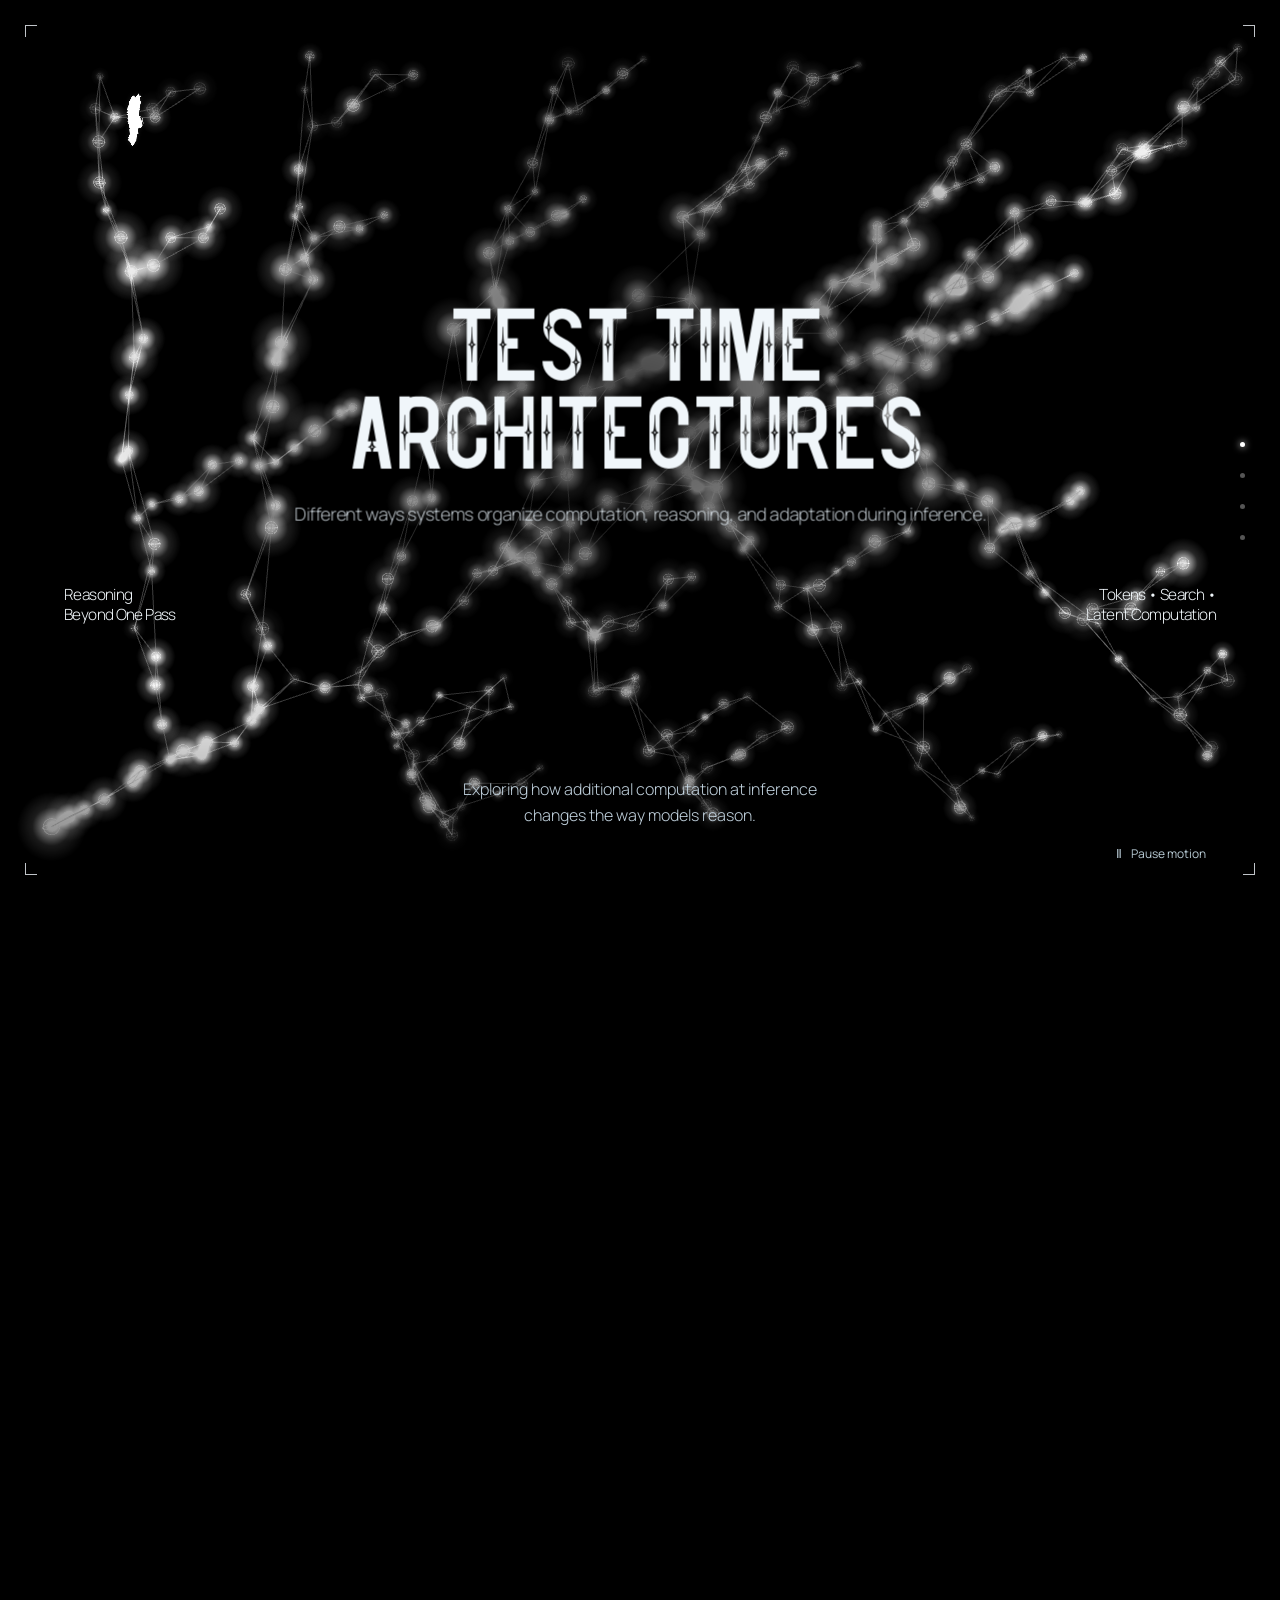
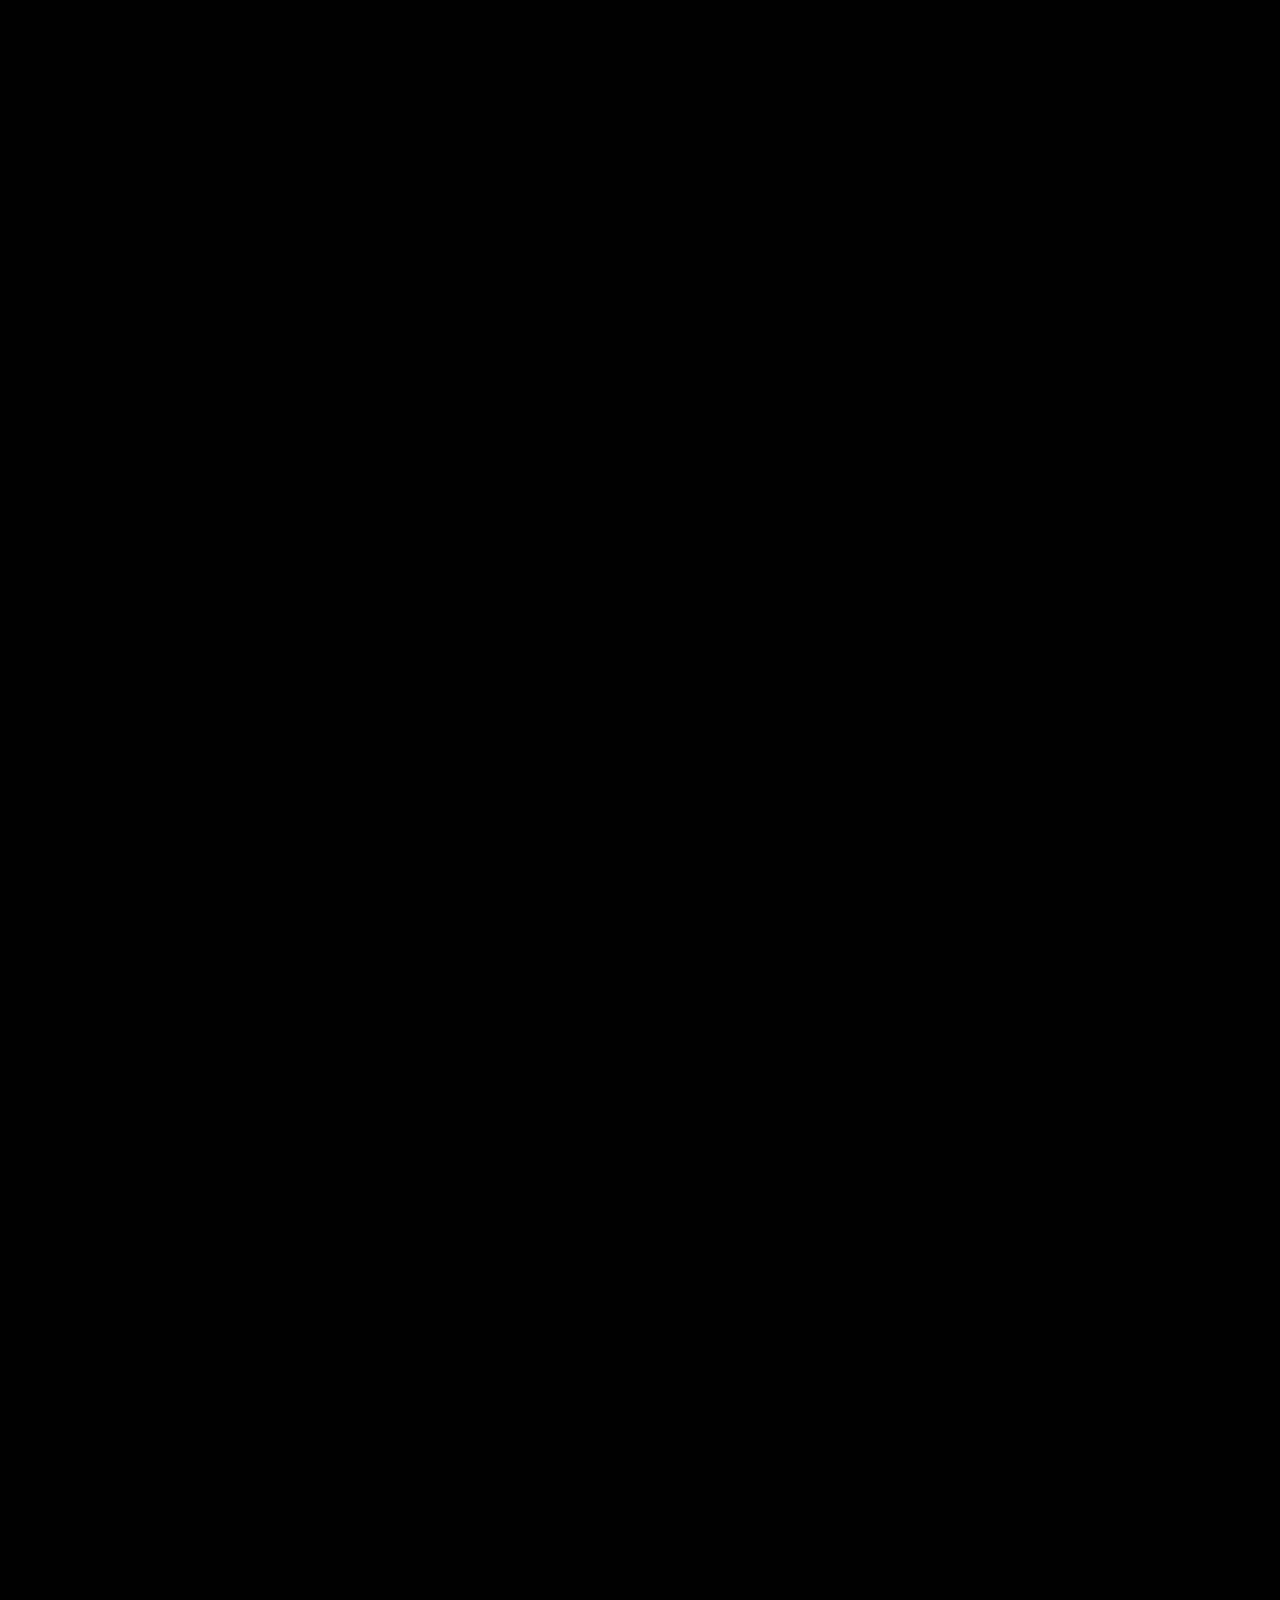
==== index.html @ 01567252 "Initial DataForge submission" ====
<!doctype html>
<html lang="en">
<head>
  <meta charset="utf-8">
  <meta name="viewport" content="width=device-width,initial-scale=1">
  <meta name="theme-color" content="#000000">
  <meta name="description" content="Exploring how additional computation at inference changes the way models reason.">
  <title>Test-Time Architectures</title>
  <link rel="stylesheet" href="style.css">
  <link rel="stylesheet" href="inference-story.css">
</head>
<body>
  <div class="scroll-story">
    <main class="hero" aria-labelledby="title">
      <div class="scene" aria-hidden="true">
        <canvas class="web-canvas"></canvas>
        <div class="shade"></div>
      </div>

      <div class="corner tl" aria-hidden="true"></div>
      <div class="corner tr" aria-hidden="true"></div>
      <div class="corner bl" aria-hidden="true"></div>
      <div class="corner br" aria-hidden="true"></div>


      <p class="side left" tabindex="0">Reasoning<br>Beyond One Pass</p>
      <div class="title-group">
        <h1 id="title"><span>TEST TIME</span><span>ARCHITECTURES</span></h1>
        <p class="subtitle">Different ways systems organize computation, reasoning, and adaptation during inference.</p>
      </div>
      <p class="side right" tabindex="0">Tokens • Search •<br>Latent Computation</p>

      <footer>
        <span class="foot-line" aria-hidden="true"></span>
        <p>Exploring how additional computation at inference<br class="desktop"> changes the way models reason.</p>
      </footer>

      <button class="motion" type="button" aria-label="Pause animation" aria-pressed="false">
        <span aria-hidden="true">Ⅱ</span><span class="motion-label">Pause motion</span>
      </button>

      <canvas class="artifact-canvas" aria-hidden="true"></canvas>
      <div class="artifact-fallback" aria-hidden="true">✦</div>
      <section class="chapter" aria-label="Explore inference" inert>
        <p class="chapter-category"><em>Architecture</em></p>
        <a class="artifact-link" href="bdh-cq/index.html" aria-label="Explore Architecture: BDH-CQ"></a>
        <div class="chapter-callout">
          <svg viewBox="0 0 340 100" preserveAspectRatio="none" aria-hidden="true"><path d="M 0 100 L 78 22 H 340" pathLength="1"/></svg>
          <a class="chapter-link" href="bdh-cq/index.html"><span class="chapter-question">What does the thinking?</span><span class="chapter-hint">Click to explore</span></a>
        </div>
      </section>
      <nav class="story-controls" aria-label="Scroll chapters">
        <button type="button" data-step="0" aria-label="Introduction" aria-current="step"></button>
        <button type="button" data-step="1" aria-label="Architecture"></button>
        <button type="button" data-step="2" aria-label="Inference Strategy"></button>
        <button type="button" data-step="3" aria-label="Adaptation"></button>
      </nav>
      <p class="story-status" aria-live="polite"></p>
      <a class="bottom-insight" href="cot-vs-test-time/index.html" aria-label="Understand the difference between Test-Time Architecture and Chain-of-Thought architecture">
        Understand the difference between Test-Time Architecture and Chain-of-Thought architecture
      </a>
    </main>
  </div>

  <script type="importmap">
    {"imports":{"three":"./vendor/three.module.min.js"}}
  </script>
  <script type="module" src="web-background.js"></script>
  <script src="script.js"></script>
  <script src="scroll.js"></script>
  <script type="module" src="inference-artifact.js"></script>
  <script src="navigation.js"></script>
</body>
</html>
---- style.css ----
@import url('https://fonts.googleapis.com/css2?family=Manrope:wght@300;400;500&display=swap');
:root{color-scheme:dark;font-family:Manrope,Arial,sans-serif;background:#050a10;color:#f0f6fa;font-synthesis:none}*{box-sizing:border-box}body{margin:0}.hero{min-height:740px;height:100svh;position:relative;overflow:hidden;isolation:isolate}.scene{position:absolute;inset:0;z-index:-2;overflow:hidden;background:#03070c}.shade{position:absolute;inset:0;background:linear-gradient(180deg,#030a1240,transparent 32%,#02080e26 55%,#03080ee8),radial-gradient(ellipse at 50% 50%,#030a1245,transparent 60%)}.title-group{position:absolute;top:46%;left:50%;transform:translate(-50%,-50%);width:70%;text-align:center}h1{font-size:clamp(44px,6.7vw,112px);font-weight:300;line-height:1.06;letter-spacing:-.065em;margin:0;text-shadow:0 3px 36px #03132355}h1 span{display:block;animation:reveal 1.8s cubic-bezier(.2,.7,.2,1) both}h1 span:nth-child(2){animation-delay:.17s}.subtitle{font-size:clamp(16px,1.4vw,21px);font-weight:300;letter-spacing:-.02em;margin:27px 0 0;color:#e4eef5cc;animation:reveal 1.6s .45s both}.side{position:absolute;top:65%;font-size:clamp(14px,1.2vw,18px);line-height:1.3;letter-spacing:-.04em;font-weight:300;margin:0;animation:reveal 1.7s .65s both}.left{left:5%}.right{right:5%;text-align:right}.cross{position:absolute;top:10%;left:50%;width:23px;height:23px;transform:translateX(-50%)}.cross i{position:absolute;inset:11px 0;height:1px;background:#effaffab;transform:rotate(45deg)}.cross i+ i{transform:rotate(-45deg)}.cross:after{content:'';position:absolute;inset:8px;background:#102333}.corner{position:absolute;width:12px;height:12px;opacity:.8}.tl{top:25px;left:25px;border-top:1px solid;border-left:1px solid}.tr{top:25px;right:25px;border-top:1px solid;border-right:1px solid}.bl{bottom:25px;left:25px;border-bottom:1px solid;border-left:1px solid}.br{bottom:25px;right:25px;border-bottom:1px solid;border-right:1px solid}footer{position:absolute;bottom:8%;width:100%;text-align:center;animation:reveal 1.8s .8s both}footer p{font-size:16px;font-weight:300;line-height:1.6;color:#c0d1dd;margin:18px 24px 0}.foot-line{display:block;height:32px;width:1px;background:linear-gradient(transparent,#bbd9eb99);margin:auto}.motion{position:absolute;bottom:28px;right:5%;border:0;background:transparent;color:#b8cbd5;display:flex;gap:9px;align-items:center;font:12px Manrope,Arial,sans-serif;cursor:pointer;padding:10px}.motion:hover{color:white}.motion:focus-visible{outline:1px solid #c2e6ff;outline-offset:4px}.paused *{animation-play-state:paused!important}@keyframes reveal{from{opacity:0;filter:blur(12px);translate:0 15px}to{opacity:1;filter:blur(0);translate:0 0}}@media(min-width:1600px){.title-group{width:74%}}@media(max-width:650px){.hero{min-height:660px}.title-group{width:93%;top:43%}h1{font-size:clamp(32px,8.6vw,56px);letter-spacing:-.06em}.subtitle{font-size:16px;margin-top:22px}.side{top:64%;font-size:14px}.left{left:7%}.right{right:7%}footer{bottom:12%}footer p{font-size:14px;max-width:340px;margin:16px auto 0;padding:0 20px}.desktop{display:none}.motion{right:7%;bottom:22px}.corner{width:8px;height:8px}.cross{top:12%}}@media(prefers-reduced-motion:reduce){*,*:before,*:after{animation:none!important}}.scene{pointer-events:none}
/* A sticky stage gives each part of the transition its own scroll distance. */
.scroll-story{height:500svh}.hero{position:sticky;top:0;height:100svh;min-height:0;--support:1;--title-alpha:1;--title-scale:1;--title-y:0px;--title-blur:0px;--scene-alpha:1}.scene{opacity:var(--scene-alpha)}.title-group h1{opacity:var(--title-alpha);transform:translateY(var(--title-y)) scale(var(--title-scale));filter:blur(var(--title-blur));transform-origin:center;will-change:transform,opacity}.subtitle,.side,footer,.cross{opacity:var(--support);transition:none}.side{animation:none;cursor:default}.side:focus-visible{outline:1px solid #b6dfef;outline-offset:8px}.side-line{display:block;position:relative;white-space:nowrap}.side-line .letter{display:inline-block;transform:translate(var(--lx,0px),var(--ly,0px)) skewX(var(--skew,0deg));transition:transform .5s cubic-bezier(.2,1.6,.3,1),filter .35s;filter:blur(var(--lb,0px))}.side-line:after{content:attr(data-text);position:absolute;inset:0;pointer-events:none;clip-path:inset(43% 0 40%);opacity:0;color:#daf6ff}.side:hover .side-line:after,.side:focus .side-line:after{animation:text-shear .65s ease-out both}.side:hover{text-shadow:0 0 12px #94dfff66}@keyframes text-shear{0%{opacity:0;transform:translateX(0)}20%{opacity:.85;transform:translateX(-5px)}45%{transform:translateX(4px)}70%{opacity:.4;transform:translateX(-2px)}100%{opacity:0;transform:translateX(0)}}.topology{position:absolute;left:6%;right:6%;top:58%;height:37%;opacity:0;pointer-events:none;will-change:top,opacity}.connections{display:block;width:100%;height:22%;overflow:visible;color:#caeeff;filter:drop-shadow(0 0 5px #70cfff) drop-shadow(0 0 13px #4696b4)}.connections path{stroke-dasharray:1;stroke-dashoffset:1}.architecture-cards{display:grid;grid-template-columns:repeat(5,minmax(0,1fr));gap:2%;height:78%}.architecture-card{border:1px solid #abd8ec80;border-radius:22px;background:linear-gradient(155deg,#a5dfff0b,#050d1508);box-shadow:inset 0 1px 0 #e0f8ff18,0 0 20px #77b8e409;opacity:0;transform:translateY(24px)}
@media(max-width:650px){.topology{left:4%;right:4%;height:31%}.architecture-cards{gap:2%}.architecture-card{border-radius:12px}.title-group{top:43%}footer{bottom:13%}}
@media(prefers-reduced-motion:reduce){.side-line .letter{transition:none!important;transform:none!important}.side-line:after{display:none}.title-group h1{filter:none!important}}
.scroll-story{height:600svh}.topology{height:61%;left:5%;right:5%}.connections{height:15%;filter:drop-shadow(0 0 4px #9cdfff) drop-shadow(0 0 10px #dcae5944)}.architecture-cards{height:85%;gap:1.7%}.architecture-card{position:relative;overflow:hidden;border-radius:20px;min-width:0}.card-copy{position:relative;z-index:2;padding:26px 17px}.card-copy h2{font-size:clamp(17px,1.7vw,27px);font-weight:400;line-height:1.2;letter-spacing:-.04em;margin:0;color:#eff9ff}.card-copy p{font-size:14px;line-height:1.6;margin-top:14px;color:#d8e1e8}.fire-card{border:2px solid #650b1c;background:linear-gradient(#090607aa,#13061055),url('assets/fire.jpg') center/cover}.fire-card:before{content:'';position:absolute;inset:-3px;border:5px solid #ad203c88;border-radius:inherit;box-shadow:inset 0 0 30px #8e142eaa,0 0 15px #b82429aa;animation:heat-gel 4.5s ease-in-out infinite;pointer-events:none}.fire-card:after{content:'';position:absolute;inset:0;background:radial-gradient(ellipse at 0% 50%,#d8423322,transparent 50%);animation:heat-gel 5s ease-in-out infinite reverse;pointer-events:none}.tree-card{background:linear-gradient(#03091599,#03091511 50%,#03091555),url('assets/gondor-tree.jpg') center/cover}@keyframes heat-gel{0%,100%{transform:scale(1);border-radius:22px 18px 22px 20px;filter:blur(1px)}50%{transform:scale(1.025,.99) skewY(.8deg);border-radius:18px 25px 17px 27px;filter:blur(2px)}}
@media(max-width:700px){.card-copy{padding:14px 6px}.card-copy h2{font-size:clamp(11px,2.8vw,18px);overflow-wrap:anywhere}.card-copy p{font-size:11px;line-height:1.4}.architecture-card{border-radius:12px}.topology{left:3%;right:3%;height:66%}}
@media(prefers-reduced-motion:reduce){}
.fire-card{box-shadow:0 0 18px #700d2444,inset 0 0 20px #7d102544}.tree-card .card-copy{background:linear-gradient(#020813b0,transparent)}
@media(max-width:700px){.card-copy h2{font-size:14px}.card-copy p{font-size:14px}.card-copy{padding:12px 5px}}.tree-card{transition:box-shadow .35s,border-color .35s,filter .35s}.tree-card:hover,.tree-card:focus-within{border-color:#caf1ff;box-shadow:0 0 26px #8bdaff66,inset 0 0 28px #a4e6ff18;filter:brightness(1.18)}.tree-toggle{position:absolute;inset:0;width:100%;height:100%;z-index:5;border:0;background:none;cursor:pointer;border-radius:inherit}.tree-toggle:focus-visible{outline:2px solid #bfefff;outline-offset:-5px}.search-branches{position:absolute;top:48%;left:5%;right:5%;height:40%;z-index:4}.search-branches[hidden]{display:none}.search-branches svg{width:100%;height:24%;overflow:visible;filter:drop-shadow(0 0 6px #9accee88)}.search-branches path{stroke-dasharray:1;stroke-dashoffset:1;animation:grow-branch .8s ease forwards}.search-options{display:flex;justify-content:space-between;gap:15%;padding:0 4%;height:76%}.search-option{display:grid;place-items:center;width:40%;border:1px solid #9dccdf88;border-radius:20px;background:#08131ee8;color:#edf8ff;font-size:clamp(20px,2.4vw,34px);text-decoration:none;opacity:0;animation:option-in .65s .45s forwards}.tree-search{transition:border-color .3s,box-shadow .3s}.tree-search:hover,.tree-search:focus-visible{border-color:#e1bc71;box-shadow:0 0 30px #92d9ff33}.branches-open .topology{height:38%;transition:height .7s ease}.page-expansion{position:fixed;z-index:100;box-sizing:border-box;border:1px solid #bfe5ef;border-radius:20px;background:#07111b;pointer-events:none;box-shadow:0 0 45px #81d2ff44}@keyframes option-in{from{opacity:0;translate:0 18px}to{opacity:1;translate:0 0}}@media(prefers-reduced-motion:reduce){.search-option{opacity:1}.search-branches path{stroke-dashoffset:0}.branches-open .topology{transition:none}}
/* Three-way architecture layout */
.architecture-cards{grid-template-columns:repeat(3,minmax(0,1fr));gap:3.2%}
.architecture-card{min-width:0}
.architecture-link{position:absolute;inset:0;z-index:5;border-radius:inherit}
.architecture-link:focus-visible{outline:2px solid #c8efff;outline-offset:-5px}
.fire-card:hover,.fire-card:focus-within,.parallel-card:hover,.parallel-card:focus-within{border-color:#caf1ff;box-shadow:0 0 28px #8bdaff45,inset 0 0 30px #a4e6ff12;filter:brightness(1.12)}
.parallel-card{background:radial-gradient(circle at 26% 34%,#80d7ff22,transparent 18%),radial-gradient(circle at 72% 60%,#e4b95b18,transparent 22%),linear-gradient(155deg,#0d1a27,#061019)}
.parallel-card:before{content:"";position:absolute;inset:18% 12%;background:repeating-radial-gradient(circle at 50% 50%,#9edfff28 0 1px,transparent 2px 22px);opacity:.55;mask-image:linear-gradient(90deg,transparent,#000 20%,#000 80%,transparent)}
@media(max-width:700px){.architecture-cards{grid-template-columns:repeat(3,minmax(0,1fr));gap:2%}.card-copy p{display:none}}

/* Main frontend scroll timing. */
.scroll-story{height:760svh}
.scene{background:#03070c;opacity:var(--scene-alpha);}
.shade{background:linear-gradient(180deg,#02070d22,transparent 36%,#02070d4a 70%,#02060bc7),radial-gradient(ellipse at 50% 48%,transparent 25%,#02060b2e 78%)}

/* One blue connector with a warm gold halo rather than doubled linework. */
.connections,.search-branches svg{filter:none}
.architecture-line,.search-line{
  fill:none;
  stroke:#7edaff;
  stroke-width:3;
  vector-effect:non-scaling-stroke;
  stroke-linecap:round;
  stroke-linejoin:round;
  filter:drop-shadow(0 0 2px #ffc85f) drop-shadow(0 0 7px #e7a938cc) drop-shadow(0 0 11px #78d6ff66);
}
.connections .architecture-line{stroke-dasharray:1;stroke-dashoffset:1}
.search-branches .search-line{stroke-dasharray:1;stroke-dashoffset:1;animation:grow-branch .9s ease forwards}

/* Tree/Graph expansion originates from the exact midpoint of the Tree Graph Search card. */
.search-branches{top:48%;left:5%;right:5%;height:40%;z-index:4}
.search-options{display:flex;justify-content:space-between;gap:15%;padding:0 4%;height:76%}
.graph-search,.tree-search{transition:border-color .3s,box-shadow .3s,transform .3s}
.graph-search:hover,.graph-search:focus-visible,.tree-search:hover,.tree-search:focus-visible{border-color:#aee9ff;box-shadow:0 0 28px #79d7ff32,0 0 18px #e9b95018;transform:translateY(-2px)}

/* Bottom-stage statement: each character rises independently. */
.bottom-insight{
  position:absolute;
  left:50%;
  bottom:5.5%;
  width:min(1120px,88vw);
  transform:translateX(-50%);
  text-align:center;
  font-size:clamp(20px,2.2vw,36px);
  line-height:1.35;
  font-weight:300;
  letter-spacing:-.035em;
  color:#d9e7f0;
  z-index:7;
  pointer-events:none;
}
.insight-char{
  display:inline-block;
  opacity:0;
  transform:translateY(18px);
  filter:blur(5px);
  transition:opacity .42s ease var(--char-delay),transform .52s cubic-bezier(.2,.8,.2,1) var(--char-delay),filter .42s ease var(--char-delay),color .25s,text-shadow .25s;
}
.bottom-insight.is-visible{pointer-events:auto;cursor:default}
.bottom-insight.is-visible .insight-char{opacity:1;transform:translateY(0);filter:blur(0)}
.bottom-insight.is-visible:hover .insight-char{color:#f3fbff;text-shadow:0 0 9px #72d7ff,0 0 18px #d5a34299}
.bottom-insight.is-paused .insight-char{transition-delay:0ms!important}
.branches-open .bottom-insight{opacity:0;pointer-events:none}

@media(max-width:700px){
  .bottom-insight{bottom:6.5%;width:90vw;font-size:clamp(16px,4.5vw,25px)}
}

/* Bottom comparison link stays on one line and opens the dedicated concept page. */
.bottom-insight{
  width:max-content;
  max-width:96vw;
  white-space:nowrap;
  font-size:clamp(8px,2.15vw,34px);
  text-decoration:none;
  cursor:pointer;
  color:#d9e7f0;
}
.bottom-insight.is-visible{cursor:pointer}
.bottom-insight:focus-visible{outline:1px solid #c2e6ff;outline-offset:8px}
@media(max-width:700px){.bottom-insight{width:max-content;max-width:98vw;font-size:clamp(8px,2.2vw,16px)}}

/* Authored GLB web on a pure black Three.js canvas. */
:root,body,.scene{background:#000}
.web-canvas{position:absolute;inset:0;width:100%;height:100%;display:block;pointer-events:none}
.shade{position:absolute;inset:0;background:radial-gradient(ellipse at 50% 44%,#000b 0%,#0006 30%,transparent 66%),linear-gradient(0deg,#0009,transparent 25%,transparent 80%,#0005);pointer-events:none}

/* Three deliberate scroll stages: melt, pool, unfold. */
@font-face{font-family:'Montelgo';src:url('assets/fonts/Montelgo-Regular.otf') format('opentype');font-weight:400;font-style:normal;font-display:swap}
.title-group{width:94%}
.title-group h1{font-family:'Montelgo',serif;font-size:clamp(38px,6.8vw,108px);font-weight:400;letter-spacing:0;line-height:1.12;opacity:1;transform:none;filter:none}
.title-group h1 span{animation:none}
.wax-ready .title-group h1{opacity:0}
.wax-title{position:absolute;inset:0;width:100%;height:100%;pointer-events:none;z-index:1}
.scroll-story{height:400svh}
.topology{z-index:2;top:58%;height:61%}
.connections{height:15%;filter:none;color:#919191;overflow:visible}
.architecture-line,.search-line{stroke:#929292;stroke-width:1.6;stroke-dasharray:1 6;stroke-dashoffset:0!important;stroke-linecap:round;stroke-linejoin:round;fill:none;filter:none;animation:none!important;vector-effect:non-scaling-stroke}
.connections .architecture-line,.search-branches .search-line{stroke-dasharray:1 6;stroke-dashoffset:0;animation:none}
.connections,.search-branches svg{filter:none}
#search-reveal rect{transform-box:fill-box;transform-origin:center;animation:reveal-center .65s ease-out both}
@keyframes reveal-center{from{transform:scaleX(0)}to{transform:scaleX(1)}}
@media(prefers-reduced-motion:reduce){#search-reveal rect{animation:none}}
@media(max-width:650px){.title-group h1{font-size:clamp(27px,7.7vw,50px)}.title-group{width:96%}}

.vertical-stem{fill:none;stroke:#fff;stroke-width:2;stroke-linecap:round;filter:drop-shadow(0 0 5px white);stroke-dasharray:none!important}
.horizontal-connector{fill:none;stroke:#939393;stroke-width:1.8;stroke-dasharray:12 9!important;stroke-dashoffset:0!important;stroke-linecap:butt;vector-effect:non-scaling-stroke}
.horizontal-glow{fill:none;stroke:url(#center-halo);stroke-width:6;filter:url(#soft-white);stroke-dasharray:none!important}
.vertical-drops{fill:none;stroke:#929292;stroke-width:1.5;stroke-dasharray:none!important}
.title-group h1{font-size:clamp(32px,6.5vw,104px);line-height:1.15}

/* The wax canvas carries the same unbroken stem through the card reveal. */
.vertical-stem{visibility:hidden}

/* Independent letter faces: only the hovered glyph lifts above its black extrusion. */
.title-group h1{font-family:'Montelgo',sans-serif;font-size:clamp(28px,5.7vw,90px);line-height:1.2;letter-spacing:.01em}
.title-group h1 .title-row{display:block;white-space:nowrap;animation:none}
.title-letter{position:relative;display:inline-block;font:inherit;line-height:inherit;isolation:isolate;cursor:default;transform-origin:50% 75%;transition:transform .18s ease,text-shadow .18s ease;z-index:0}
.title-letter::before{content:'';position:absolute;inset:4% -8% 0;background:#020202;border:1px solid #ffffff55;border-radius:5px;box-shadow:5px 7px 0 #000,6px 8px 0 #ffffff65;transform:skewY(-5deg);opacity:0;z-index:-1;transition:opacity .18s ease}
.title-letter:hover{transform:translateY(-8px) scale(1.12) rotate(-2deg);text-shadow:3px 4px 0 #000,4px 5px 0 #999;z-index:3}
.title-letter:hover::before{opacity:1}
.title-space{display:inline-block;width:.3em}
.wax-ready .title-group h1{opacity:1}
.wax-melting .title-group h1{opacity:0;pointer-events:none}
.wax-melting .title-letter{transform:none!important;text-shadow:none!important}
.wax-melting .title-letter::before{opacity:0!important}
@media(prefers-reduced-motion:reduce){.title-letter{transition:none}.title-letter:hover{transform:none}}
@media(max-width:650px){.title-group h1{font-size:clamp(23px,5.7vw,42px)}}
---- inference-story.css ----
/* The field camera and the foreground artifact have separate motion paths. */
.scroll-story{height:400svh}.title-group{z-index:3;will-change:transform,opacity,filter;transform-style:preserve-3d}.title-group h1{opacity:1}.subtitle{max-width:760px;margin:26px auto 0;line-height:1.55}.scene{filter:blur(var(--field-blur,0px));will-change:filter,opacity}.side,footer{will-change:transform,opacity,filter}.artifact-canvas{position:absolute;inset:0;width:100%;height:100%;pointer-events:none;z-index:2;filter:drop-shadow(0 0 2px #ffffff88) drop-shadow(0 0 7px #ffffff30)}.artifact-fallback{position:absolute;left:8%;top:10%;font-size:58px;color:white;text-shadow:0 0 8px white,0 0 28px #fff9;z-index:2;pointer-events:none}.artifact-ready .artifact-fallback{display:none}.chapter{position:absolute;inset:0;z-index:4;opacity:0;pointer-events:none}.chapter:not([inert]) .artifact-link,.chapter:not([inert]) .chapter-link{pointer-events:auto}
/* Compact technical annotations hug the projected surface, including during rotation. */
.chapter-category{position:absolute;left:50%;top:78%;margin:0;translate:-50% 0;font-family:ui-monospace,SFMono-Regular,Consolas,monospace;font-size:12px;font-weight:400;color:#dedede;letter-spacing:.015em;white-space:nowrap;text-shadow:0 1px 5px #000}.chapter-category em{font-style:italic}.artifact-link{position:absolute;left:36%;top:25%;width:28%;height:50%;border-radius:40%;text-decoration:none}.artifact-link:focus-visible{outline:1px solid #fff8;outline-offset:10px}.chapter-callout{position:absolute;inset:0;max-width:none;width:100%;height:100%;pointer-events:none}.chapter-callout svg{position:absolute;inset:0;width:100%;height:100%;overflow:visible;pointer-events:none}.chapter-callout path{fill:none;stroke:#ffffffb0;stroke-width:.8;vector-effect:non-scaling-stroke;stroke-dasharray:1;stroke-dashoffset:var(--callout-draw,1)}.chapter-link{position:absolute;left:64%;top:28%;color:#fff;text-decoration:none;display:grid;gap:17px;width:max-content;max-width:230px;text-shadow:0 1px 5px #000}.chapter-question{font-family:ui-monospace,SFMono-Regular,Consolas,monospace;font-size:14px;letter-spacing:-.035em;font-weight:400;line-height:1.3;white-space:nowrap}.chapter-hint{font-family:ui-monospace,SFMono-Regular,Consolas,monospace;font-size:11px;color:#bababa;letter-spacing:.01em}.chapter-link:hover .chapter-hint{color:white}.chapter-link:focus-visible{outline:1px solid white;outline-offset:7px}.story-controls{position:absolute;right:25px;top:48%;display:grid;gap:7px;z-index:8}.story-controls button{width:24px;height:24px;border:0;background:none;cursor:pointer;padding:9px}.story-controls button:after{content:'';display:block;width:5px;height:5px;border-radius:50%;background:#fff5;transition:background .2s,box-shadow .2s}.story-controls button[aria-current]:after{background:white;box-shadow:0 0 7px white}.story-controls button:focus-visible{outline:1px solid white}.story-status{position:absolute;width:1px;height:1px;clip-path:inset(50%);overflow:hidden}.bottom-insight{opacity:0;transition:opacity .3s;font-size:clamp(8px,1.55vw,22px)}.bottom-insight.is-visible{opacity:1}.page-expansion{background:#030507;border-color:#ffffff8a;box-shadow:0 0 60px #ffffff30}.foot-line{display:none}.motion{z-index:9}
@media(max-width:700px){.subtitle{max-width:85%;font-size:15px}.chapter-category{font-size:11px}.chapter-link{max-width:190px;gap:18px}.chapter-question{font-size:12px}.chapter-hint{font-size:11px}.story-controls{right:12px}.artifact-fallback{left:9%;top:9%;font-size:46px}.bottom-insight{bottom:9%;font-size:2.1vw}}
@media(prefers-reduced-motion:reduce){.title-group,.scene{filter:none!important}.artifact-canvas{filter:drop-shadow(0 0 6px #ffffff44)}.bottom-insight{transition:none}}
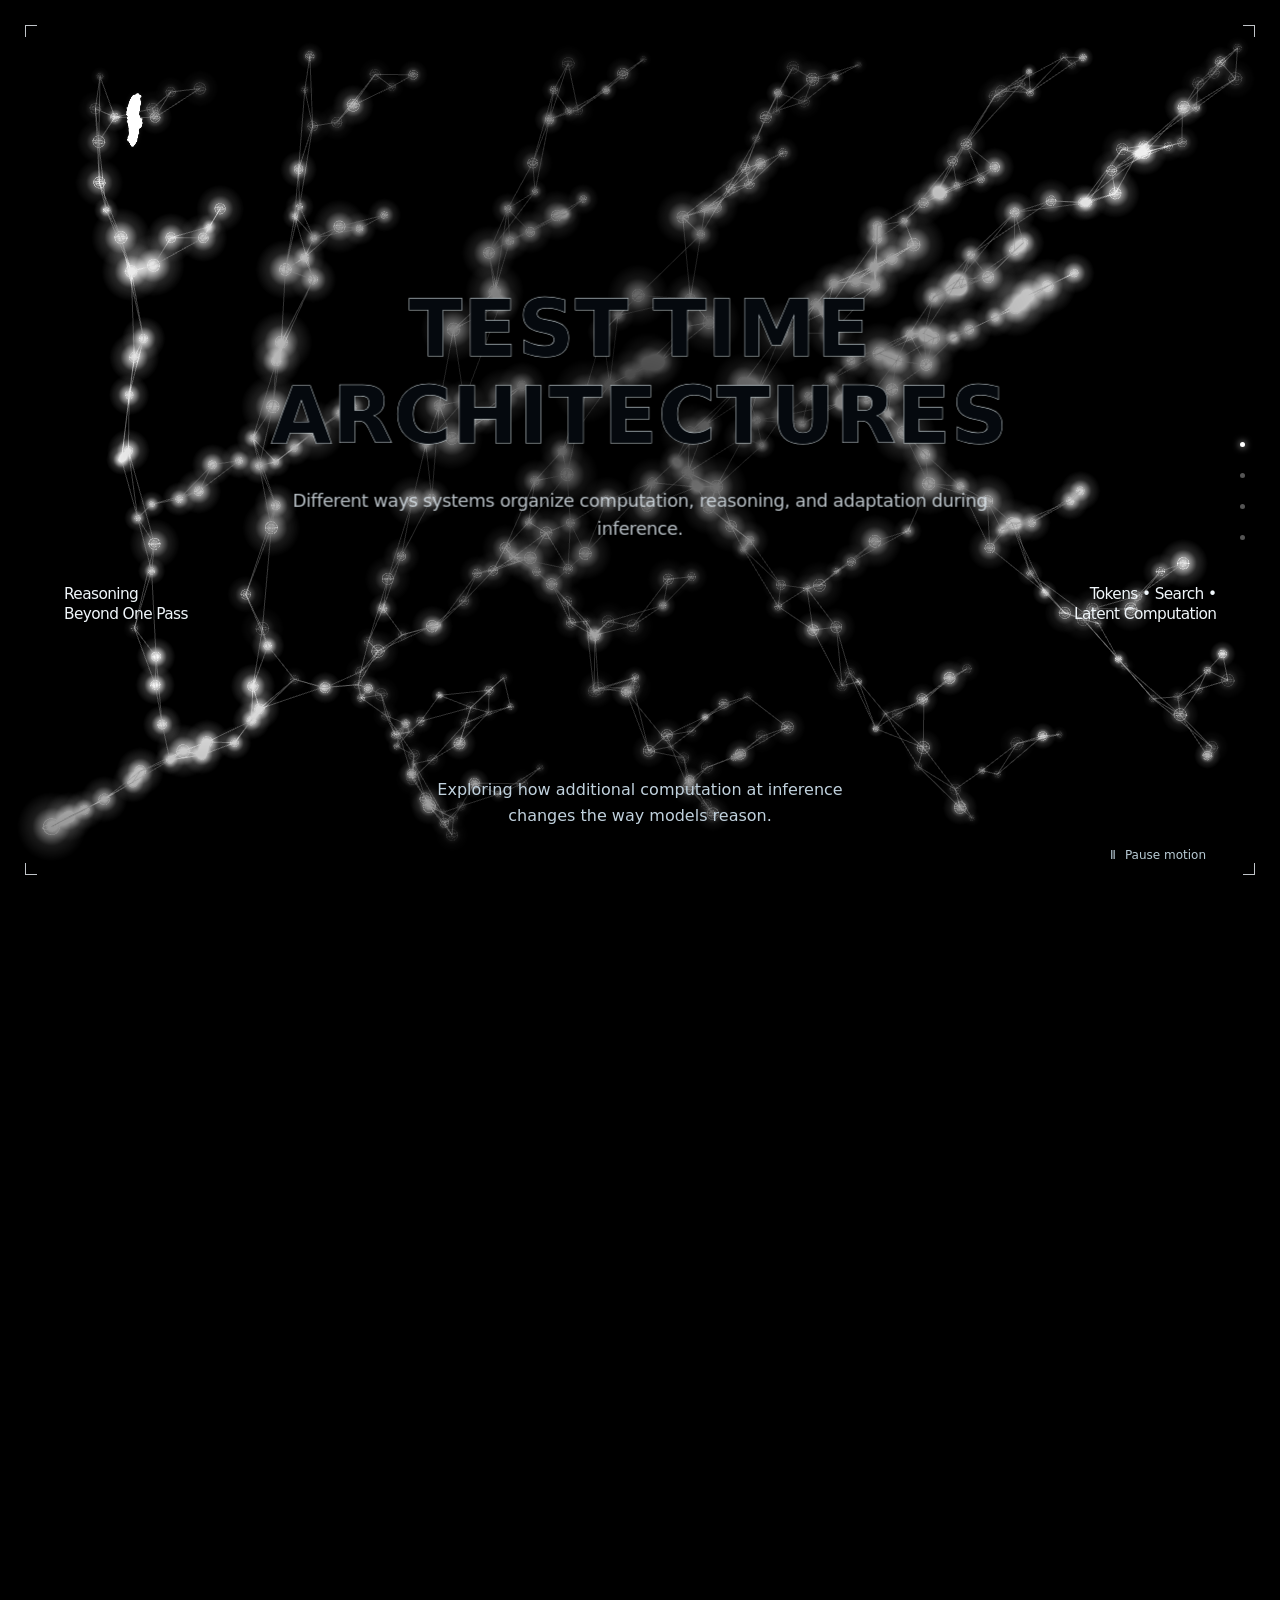
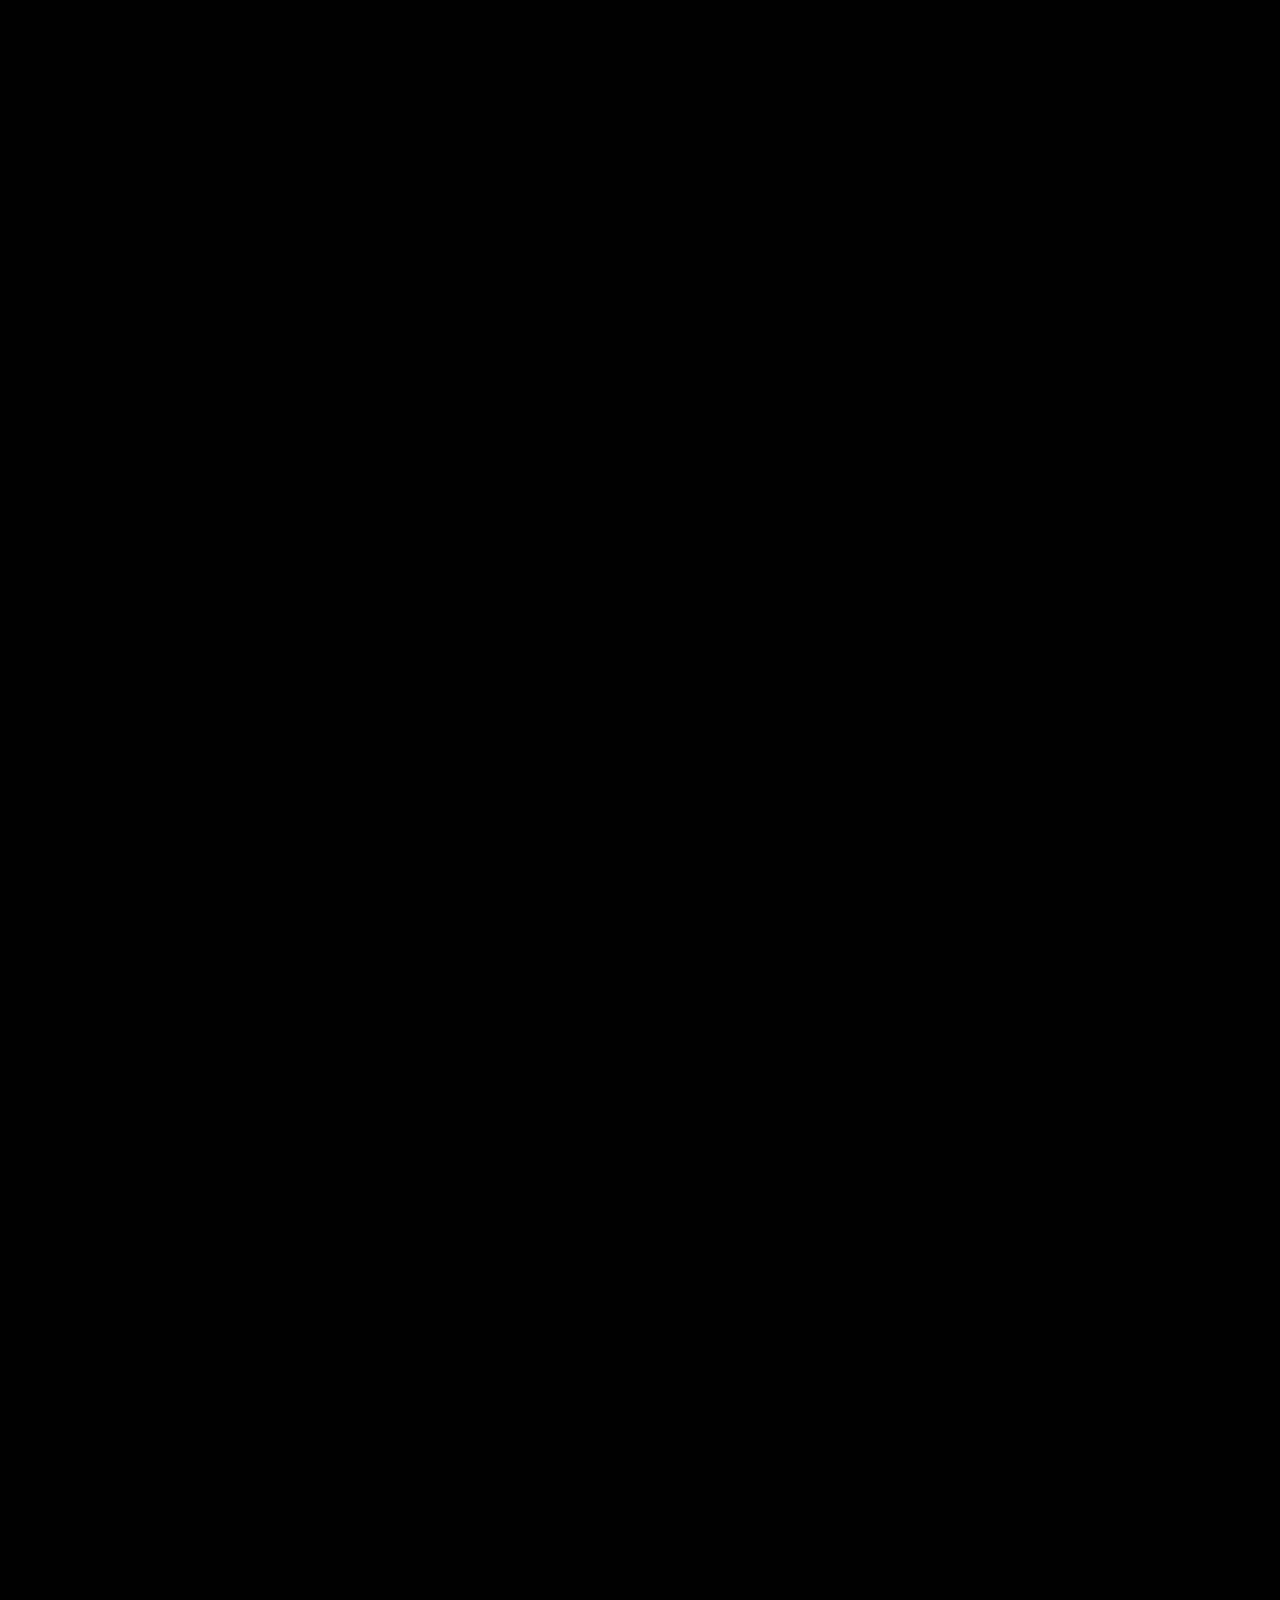
==== commit 1b2cf3f0: "Added more functionality" ====
--- a/index.html
+++ b/index.html
@@ -6,6 +6,7 @@
   <meta name="theme-color" content="#000000">
   <meta name="description" content="Exploring how additional computation at inference changes the way models reason.">
   <title>Test-Time Architectures</title>
+  <script>if(['#architectures','#inference','#adaptation'].includes(location.hash)||history.state?.chapterStep!=null){document.documentElement.classList.add('restoring-scene');history.scrollRestoration='manual';}</script>
   <link rel="stylesheet" href="style.css">
   <link rel="stylesheet" href="inference-story.css">
 </head>
--- a/style.css
+++ b/style.css
@@ -1,5 +1,4 @@
-@import url('https://fonts.googleapis.com/css2?family=Manrope:wght@300;400;500&display=swap');
-:root{color-scheme:dark;font-family:Manrope,Arial,sans-serif;background:#050a10;color:#f0f6fa;font-synthesis:none}*{box-sizing:border-box}body{margin:0}.hero{min-height:740px;height:100svh;position:relative;overflow:hidden;isolation:isolate}.scene{position:absolute;inset:0;z-index:-2;overflow:hidden;background:#03070c}.shade{position:absolute;inset:0;background:linear-gradient(180deg,#030a1240,transparent 32%,#02080e26 55%,#03080ee8),radial-gradient(ellipse at 50% 50%,#030a1245,transparent 60%)}.title-group{position:absolute;top:46%;left:50%;transform:translate(-50%,-50%);width:70%;text-align:center}h1{font-size:clamp(44px,6.7vw,112px);font-weight:300;line-height:1.06;letter-spacing:-.065em;margin:0;text-shadow:0 3px 36px #03132355}h1 span{display:block;animation:reveal 1.8s cubic-bezier(.2,.7,.2,1) both}h1 span:nth-child(2){animation-delay:.17s}.subtitle{font-size:clamp(16px,1.4vw,21px);font-weight:300;letter-spacing:-.02em;margin:27px 0 0;color:#e4eef5cc;animation:reveal 1.6s .45s both}.side{position:absolute;top:65%;font-size:clamp(14px,1.2vw,18px);line-height:1.3;letter-spacing:-.04em;font-weight:300;margin:0;animation:reveal 1.7s .65s both}.left{left:5%}.right{right:5%;text-align:right}.cross{position:absolute;top:10%;left:50%;width:23px;height:23px;transform:translateX(-50%)}.cross i{position:absolute;inset:11px 0;height:1px;background:#effaffab;transform:rotate(45deg)}.cross i+ i{transform:rotate(-45deg)}.cross:after{content:'';position:absolute;inset:8px;background:#102333}.corner{position:absolute;width:12px;height:12px;opacity:.8}.tl{top:25px;left:25px;border-top:1px solid;border-left:1px solid}.tr{top:25px;right:25px;border-top:1px solid;border-right:1px solid}.bl{bottom:25px;left:25px;border-bottom:1px solid;border-left:1px solid}.br{bottom:25px;right:25px;border-bottom:1px solid;border-right:1px solid}footer{position:absolute;bottom:8%;width:100%;text-align:center;animation:reveal 1.8s .8s both}footer p{font-size:16px;font-weight:300;line-height:1.6;color:#c0d1dd;margin:18px 24px 0}.foot-line{display:block;height:32px;width:1px;background:linear-gradient(transparent,#bbd9eb99);margin:auto}.motion{position:absolute;bottom:28px;right:5%;border:0;background:transparent;color:#b8cbd5;display:flex;gap:9px;align-items:center;font:12px Manrope,Arial,sans-serif;cursor:pointer;padding:10px}.motion:hover{color:white}.motion:focus-visible{outline:1px solid #c2e6ff;outline-offset:4px}.paused *{animation-play-state:paused!important}@keyframes reveal{from{opacity:0;filter:blur(12px);translate:0 15px}to{opacity:1;filter:blur(0);translate:0 0}}@media(min-width:1600px){.title-group{width:74%}}@media(max-width:650px){.hero{min-height:660px}.title-group{width:93%;top:43%}h1{font-size:clamp(32px,8.6vw,56px);letter-spacing:-.06em}.subtitle{font-size:16px;margin-top:22px}.side{top:64%;font-size:14px}.left{left:7%}.right{right:7%}footer{bottom:12%}footer p{font-size:14px;max-width:340px;margin:16px auto 0;padding:0 20px}.desktop{display:none}.motion{right:7%;bottom:22px}.corner{width:8px;height:8px}.cross{top:12%}}@media(prefers-reduced-motion:reduce){*,*:before,*:after{animation:none!important}}.scene{pointer-events:none}
+:root{color-scheme:dark;font-family:system-ui,Arial,sans-serif;background:#050a10;color:#f0f6fa;font-synthesis:none}*{box-sizing:border-box}body{margin:0}.hero{min-height:740px;height:100svh;position:relative;overflow:hidden;isolation:isolate}.scene{position:absolute;inset:0;z-index:-2;overflow:hidden;background:#03070c}.shade{position:absolute;inset:0;background:linear-gradient(180deg,#030a1240,transparent 32%,#02080e26 55%,#03080ee8),radial-gradient(ellipse at 50% 50%,#030a1245,transparent 60%)}.title-group{position:absolute;top:46%;left:50%;transform:translate(-50%,-50%);width:70%;text-align:center}h1{font-size:clamp(44px,6.7vw,112px);font-weight:300;line-height:1.06;letter-spacing:-.065em;margin:0;text-shadow:0 3px 36px #03132355}h1 span{display:block;animation:reveal 1.8s cubic-bezier(.2,.7,.2,1) both}h1 span:nth-child(2){animation-delay:.17s}.subtitle{font-size:clamp(16px,1.4vw,21px);font-weight:300;letter-spacing:-.02em;margin:27px 0 0;color:#e4eef5cc;animation:reveal 1.6s .45s both}.side{position:absolute;top:65%;font-size:clamp(14px,1.2vw,18px);line-height:1.3;letter-spacing:-.04em;font-weight:300;margin:0;animation:reveal 1.7s .65s both}.left{left:5%}.right{right:5%;text-align:right}.cross{position:absolute;top:10%;left:50%;width:23px;height:23px;transform:translateX(-50%)}.cross i{position:absolute;inset:11px 0;height:1px;background:#effaffab;transform:rotate(45deg)}.cross i+ i{transform:rotate(-45deg)}.cross:after{content:'';position:absolute;inset:8px;background:#102333}.corner{position:absolute;width:12px;height:12px;opacity:.8}.tl{top:25px;left:25px;border-top:1px solid;border-left:1px solid}.tr{top:25px;right:25px;border-top:1px solid;border-right:1px solid}.bl{bottom:25px;left:25px;border-bottom:1px solid;border-left:1px solid}.br{bottom:25px;right:25px;border-bottom:1px solid;border-right:1px solid}footer{position:absolute;bottom:8%;width:100%;text-align:center;animation:reveal 1.8s .8s both}footer p{font-size:16px;font-weight:300;line-height:1.6;color:#c0d1dd;margin:18px 24px 0}.foot-line{display:block;height:32px;width:1px;background:linear-gradient(transparent,#bbd9eb99);margin:auto}.motion{position:absolute;bottom:28px;right:5%;border:0;background:transparent;color:#b8cbd5;display:flex;gap:9px;align-items:center;font:12px system-ui,Arial,sans-serif;cursor:pointer;padding:10px}.motion:hover{color:white}.motion:focus-visible{outline:1px solid #c2e6ff;outline-offset:4px}.paused *{animation-play-state:paused!important}@keyframes reveal{from{opacity:0;filter:blur(12px);translate:0 15px}to{opacity:1;filter:blur(0);translate:0 0}}@media(min-width:1600px){.title-group{width:74%}}@media(max-width:650px){.hero{min-height:660px}.title-group{width:93%;top:43%}h1{font-size:clamp(32px,8.6vw,56px);letter-spacing:-.06em}.subtitle{font-size:16px;margin-top:22px}.side{top:64%;font-size:14px}.left{left:7%}.right{right:7%}footer{bottom:12%}footer p{font-size:14px;max-width:340px;margin:16px auto 0;padding:0 20px}.desktop{display:none}.motion{right:7%;bottom:22px}.corner{width:8px;height:8px}.cross{top:12%}}@media(prefers-reduced-motion:reduce){*,*:before,*:after{animation:none!important}}.scene{pointer-events:none}
 /* A sticky stage gives each part of the transition its own scroll distance. */
 .scroll-story{height:500svh}.hero{position:sticky;top:0;height:100svh;min-height:0;--support:1;--title-alpha:1;--title-scale:1;--title-y:0px;--title-blur:0px;--scene-alpha:1}.scene{opacity:var(--scene-alpha)}.title-group h1{opacity:var(--title-alpha);transform:translateY(var(--title-y)) scale(var(--title-scale));filter:blur(var(--title-blur));transform-origin:center;will-change:transform,opacity}.subtitle,.side,footer,.cross{opacity:var(--support);transition:none}.side{animation:none;cursor:default}.side:focus-visible{outline:1px solid #b6dfef;outline-offset:8px}.side-line{display:block;position:relative;white-space:nowrap}.side-line .letter{display:inline-block;transform:translate(var(--lx,0px),var(--ly,0px)) skewX(var(--skew,0deg));transition:transform .5s cubic-bezier(.2,1.6,.3,1),filter .35s;filter:blur(var(--lb,0px))}.side-line:after{content:attr(data-text);position:absolute;inset:0;pointer-events:none;clip-path:inset(43% 0 40%);opacity:0;color:#daf6ff}.side:hover .side-line:after,.side:focus .side-line:after{animation:text-shear .65s ease-out both}.side:hover{text-shadow:0 0 12px #94dfff66}@keyframes text-shear{0%{opacity:0;transform:translateX(0)}20%{opacity:.85;transform:translateX(-5px)}45%{transform:translateX(4px)}70%{opacity:.4;transform:translateX(-2px)}100%{opacity:0;transform:translateX(0)}}.topology{position:absolute;left:6%;right:6%;top:58%;height:37%;opacity:0;pointer-events:none;will-change:top,opacity}.connections{display:block;width:100%;height:22%;overflow:visible;color:#caeeff;filter:drop-shadow(0 0 5px #70cfff) drop-shadow(0 0 13px #4696b4)}.connections path{stroke-dasharray:1;stroke-dashoffset:1}.architecture-cards{display:grid;grid-template-columns:repeat(5,minmax(0,1fr));gap:2%;height:78%}.architecture-card{border:1px solid #abd8ec80;border-radius:22px;background:linear-gradient(155deg,#a5dfff0b,#050d1508);box-shadow:inset 0 1px 0 #e0f8ff18,0 0 20px #77b8e409;opacity:0;transform:translateY(24px)}
 @media(max-width:650px){.topology{left:4%;right:4%;height:31%}.architecture-cards{gap:2%}.architecture-card{border-radius:12px}.title-group{top:43%}footer{bottom:13%}}
@@ -97,9 +96,9 @@
 .shade{position:absolute;inset:0;background:radial-gradient(ellipse at 50% 44%,#000b 0%,#0006 30%,transparent 66%),linear-gradient(0deg,#0009,transparent 25%,transparent 80%,#0005);pointer-events:none}
 
 /* Three deliberate scroll stages: melt, pool, unfold. */
-@font-face{font-family:'Montelgo';src:url('assets/fonts/Montelgo-Regular.otf') format('opentype');font-weight:400;font-style:normal;font-display:swap}
+
 .title-group{width:94%}
-.title-group h1{font-family:'Montelgo',serif;font-size:clamp(38px,6.8vw,108px);font-weight:400;letter-spacing:0;line-height:1.12;opacity:1;transform:none;filter:none}
+.title-group h1{font-family:system-ui,serif;font-size:clamp(38px,6.8vw,108px);font-weight:400;letter-spacing:0;line-height:1.12;opacity:1;transform:none;filter:none}
 .title-group h1 span{animation:none}
 .wax-ready .title-group h1{opacity:0}
 .wax-title{position:absolute;inset:0;width:100%;height:100%;pointer-events:none;z-index:1}
@@ -123,17 +122,39 @@
 /* The wax canvas carries the same unbroken stem through the card reveal. */
 .vertical-stem{visibility:hidden}
 
-/* Independent letter faces: only the hovered glyph lifts above its black extrusion. */
-.title-group h1{font-family:'Montelgo',sans-serif;font-size:clamp(28px,5.7vw,90px);line-height:1.2;letter-spacing:.01em}
+/* Static individual glyphs retain the heading layout. */
+.title-group h1{font-family:system-ui,sans-serif;font-size:clamp(28px,5.7vw,90px);line-height:1.2;letter-spacing:.01em}
 .title-group h1 .title-row{display:block;white-space:nowrap;animation:none}
-.title-letter{position:relative;display:inline-block;font:inherit;line-height:inherit;isolation:isolate;cursor:default;transform-origin:50% 75%;transition:transform .18s ease,text-shadow .18s ease;z-index:0}
-.title-letter::before{content:'';position:absolute;inset:4% -8% 0;background:#020202;border:1px solid #ffffff55;border-radius:5px;box-shadow:5px 7px 0 #000,6px 8px 0 #ffffff65;transform:skewY(-5deg);opacity:0;z-index:-1;transition:opacity .18s ease}
-.title-letter:hover{transform:translateY(-8px) scale(1.12) rotate(-2deg);text-shadow:3px 4px 0 #000,4px 5px 0 #999;z-index:3}
-.title-letter:hover::before{opacity:1}
+.title-letter{position:relative;display:inline-block;font:inherit;line-height:inherit;isolation:isolate;cursor:default;transform-origin:50% 75%;transition:none;z-index:0}
+.title-letter::before{content:none}
 .title-space{display:inline-block;width:.3em}
 .wax-ready .title-group h1{opacity:1}
 .wax-melting .title-group h1{opacity:0;pointer-events:none}
 .wax-melting .title-letter{transform:none!important;text-shadow:none!important}
-.wax-melting .title-letter::before{opacity:0!important}
-@media(prefers-reduced-motion:reduce){.title-letter{transition:none}.title-letter:hover{transform:none}}
+.wax-melting .title-letter::before{content:none}
+@media(prefers-reduced-motion:reduce){.title-letter{transition:none}}
 @media(max-width:650px){.title-group h1{font-size:clamp(23px,5.7vw,42px)}}
+
+/* System display typography with a permanent light outline. */
+.title-group h1{font-family:Impact,"Arial Narrow",system-ui,sans-serif;font-weight:800;letter-spacing:.015em;font-size:clamp(24px,6.1vw,98px);line-height:1.12}
+
+html.restoring-scene .hero{visibility:hidden}
+@media(prefers-reduced-motion:reduce){}
+
+/* Permanent whitish glyph outline; no hover animation or delayed exit. */
+.title-group h1,
+.title-group h1 .title-letter{
+  color:#05090e;
+  -webkit-text-fill-color:#05090e;
+  -webkit-text-stroke:1px #dce7eb;
+  paint-order:stroke fill;
+  text-shadow:none;
+}
+.title-group h1 .title-letter{
+  transform:none;
+  transition:none;
+  animation:none;
+  background:transparent;
+  box-shadow:none;
+  z-index:0;
+}
